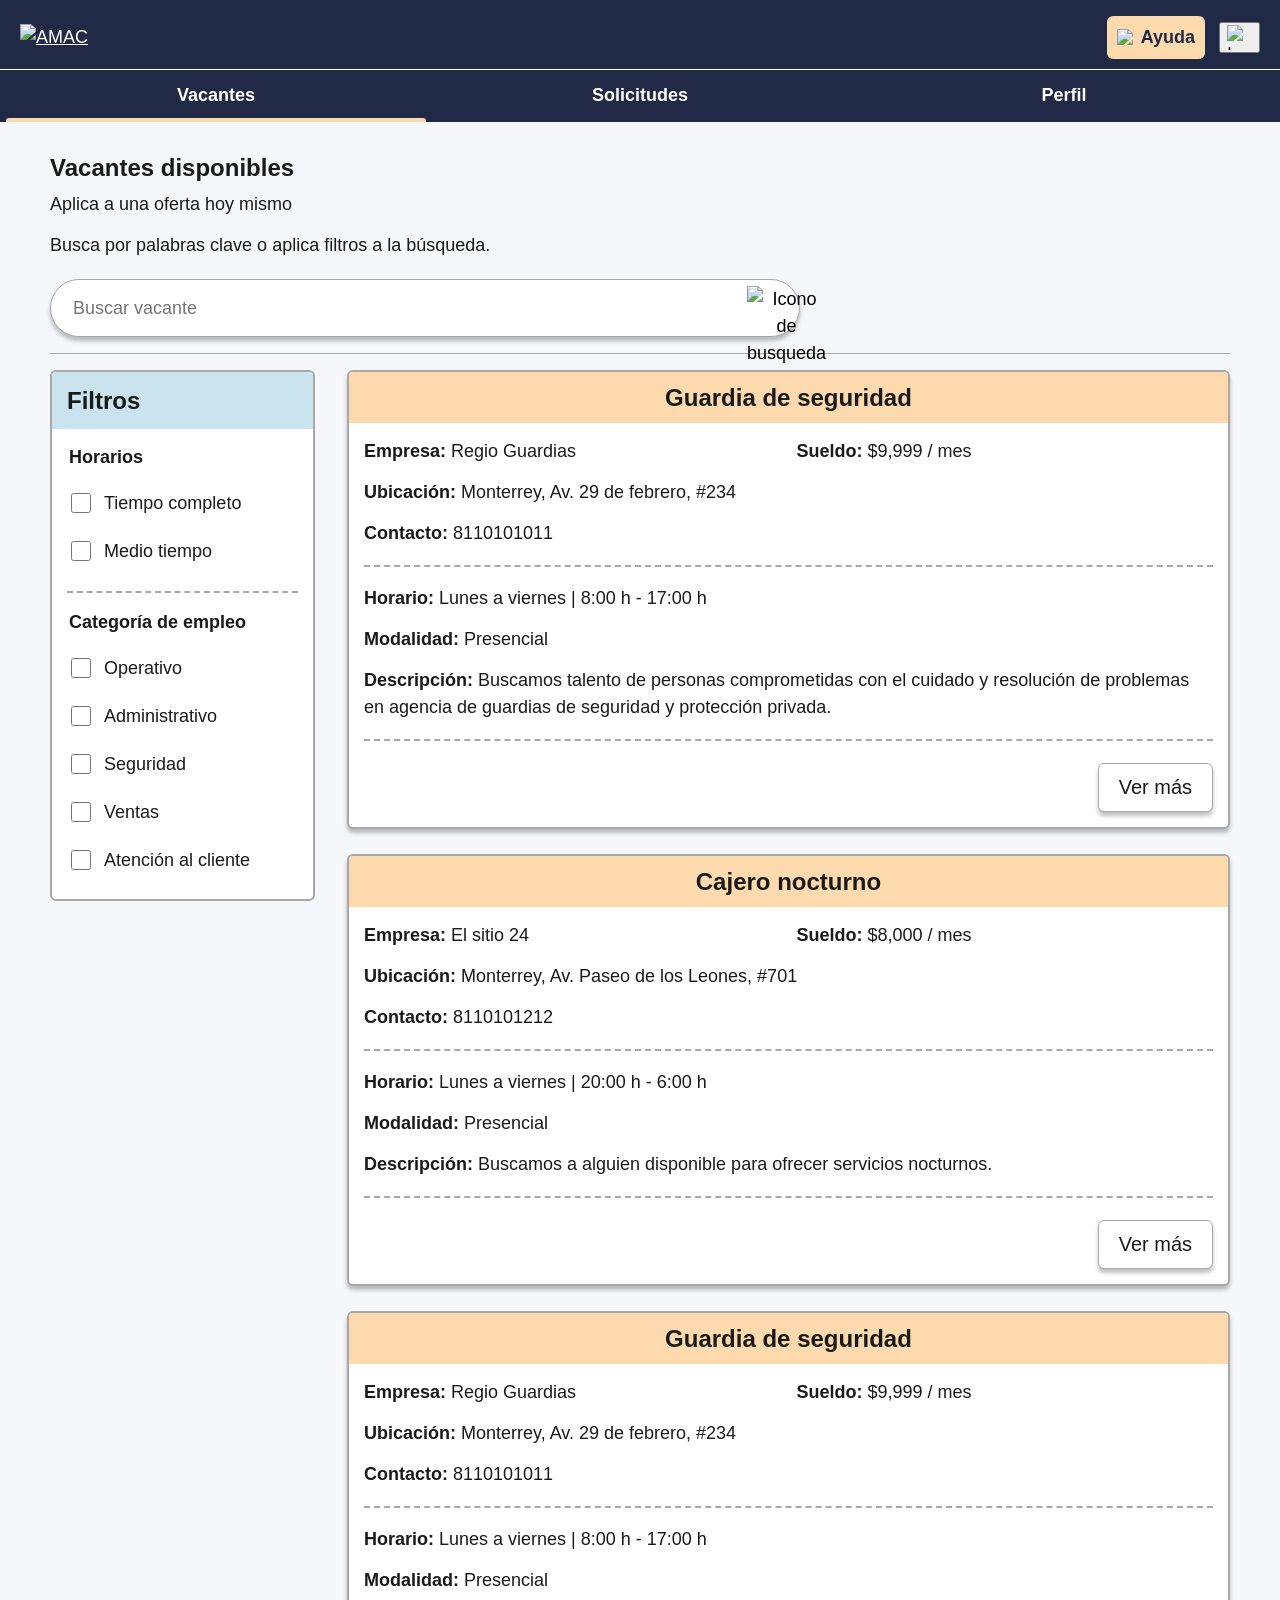
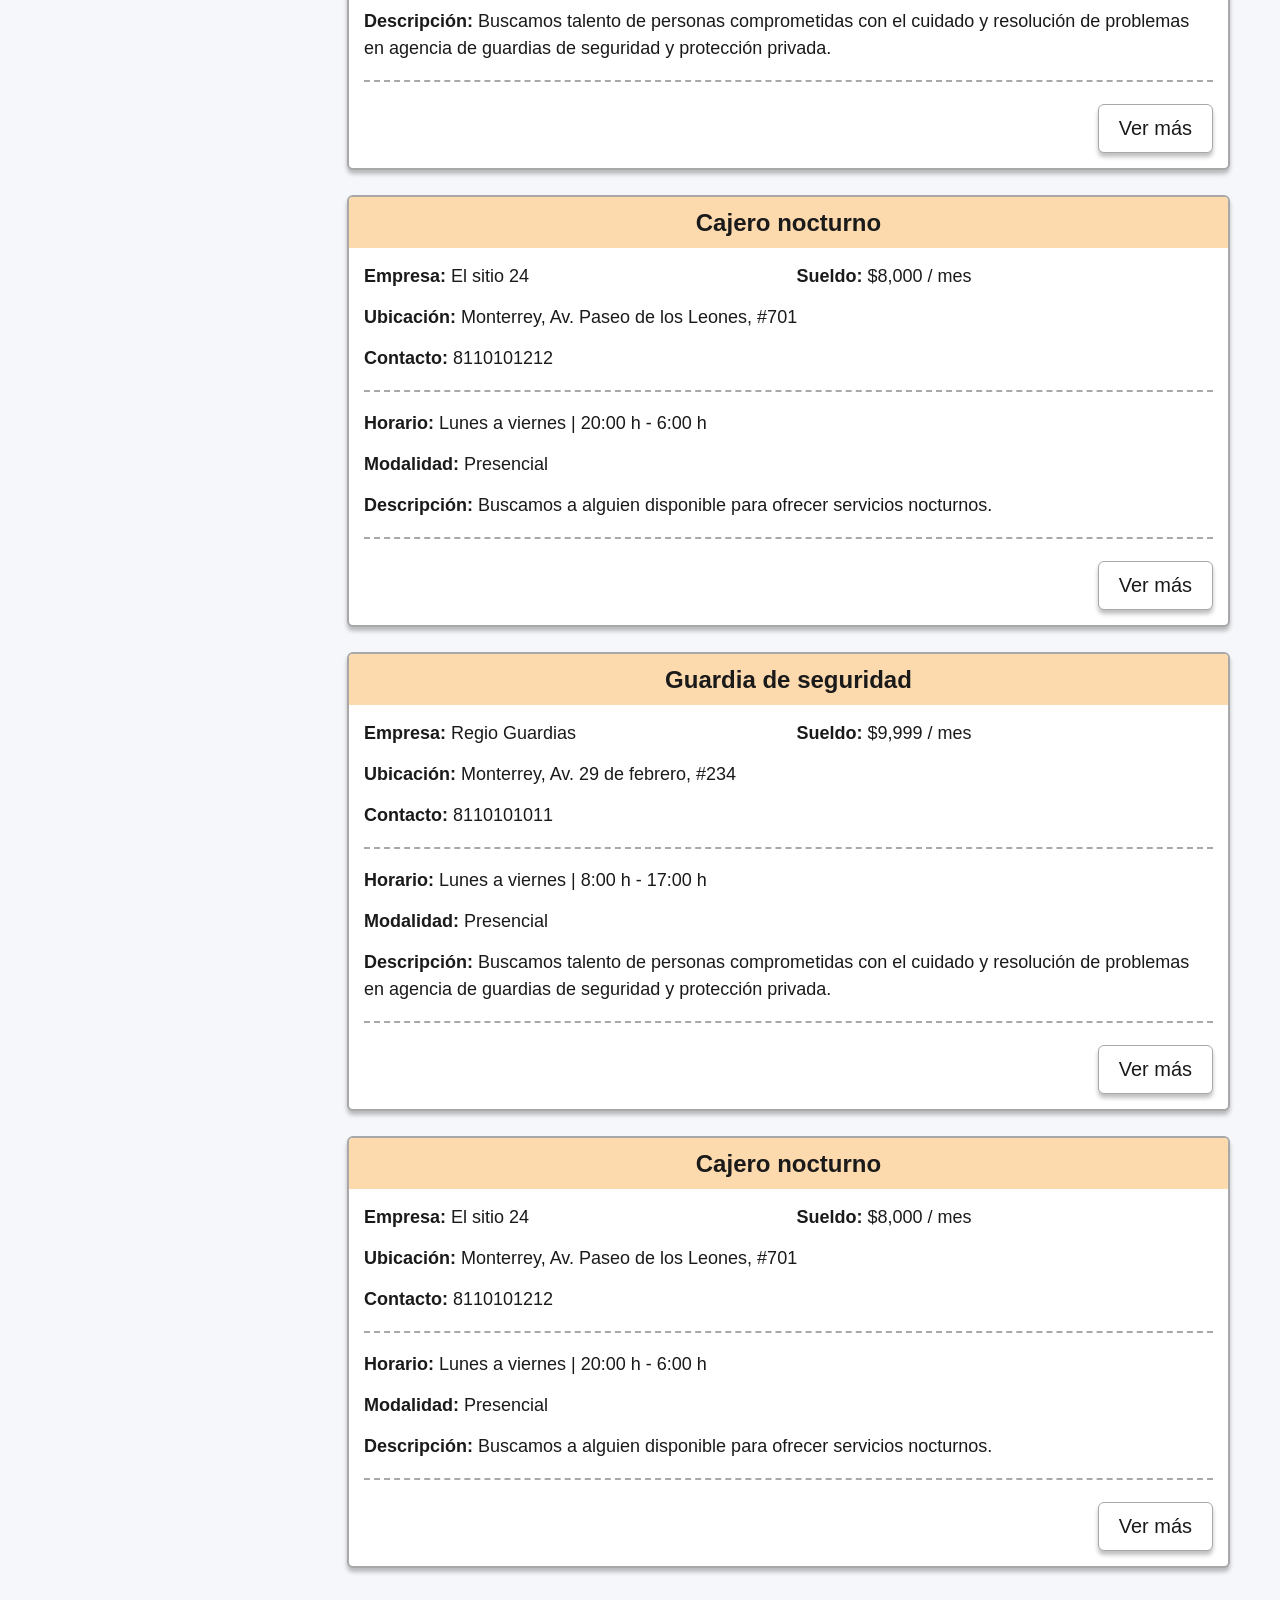
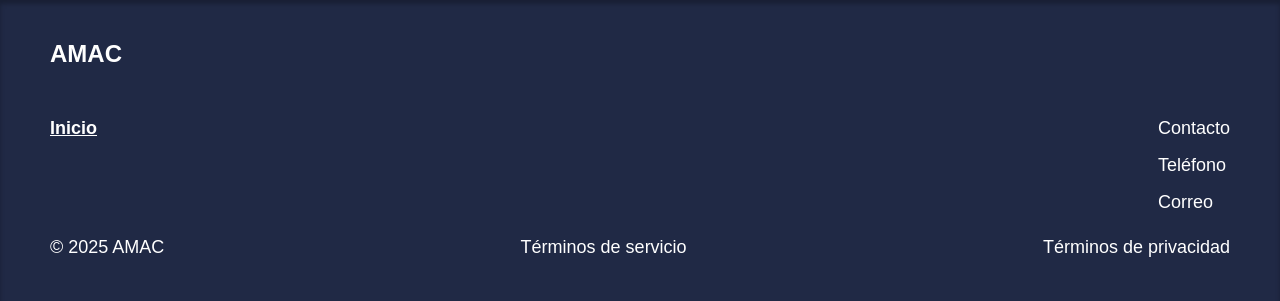
==== index.html @ fa23c7ef "Se insertó la estructura de la página de búsqueda de vacantes en index.html utilizando los estilos c" ====
<!DOCTYPE html>
<html lang="es">
<!--  cosas de usar index para testear los estilos-->
<head>
  <meta charset="UTF-8">
  <meta name="viewport" content="width=device-width, initial-scale=1.0">
  <title>Vacantes disponibles | AMAC</title>
  <link rel="stylesheet" href="css/variables.css">
  <link rel="stylesheet" href="css/base.css">
  <link rel="stylesheet" href="css/layout.css">
  <link rel="stylesheet" href="css/componentes.css">
</head>
<body class="pagina-vacantes">
  <a class="saltar-contenido" href="#principal">Saltar al contenido</a>

  <header class="header">
    <div class="barra-superior">
      <a href="index.html">
        <img class="logo" src="logo-header0.png" alt="AMAC">
      </a>

      <div class="acciones-header">
        <a class="enlace-ayuda" href="#">
          <img class="icono-ayuda" src="icono-tel-fono0.svg" alt="Icono de telefono">
          <span>Ayuda</span>
        </a>
        <button class="boton-menu" type="button">
          <img class="icono-menu" src="menu0.svg" alt="Icono de menu">
        </button>
      </div>
    </div>

    <nav class="nav" aria-label="Navegación principal">
      <a href="/index.html" class="current-page">Vacantes</a>
      <a href="/mis-solicitudes.html">Solicitudes</a>
      <a href="/mi-perfil.html"> <!--Cuando exista, verdad-->Perfil</a>
    </nav>
  </header>

  <main id="principal" class="main">
    <section class="intro">
      <h1 id="titulo-principal">Vacantes disponibles</h1>
      <p>Aplica a una oferta hoy mismo</p>
      <p>Busca por palabras clave o aplica filtros a la búsqueda.</p>
    </section>

    <form class="buscador" action="/vacante.html" method="get">
      <div class="campo-busqueda">
        <input type="text" placeholder="Buscar vacante" id="busca">
        <button class="boton-buscar" type="submit">
          <img src="search-icon0.svg" alt="Icono de busqueda">
        </button>
      </div>
    </form>

    <hr class="separador">

    <div class="zona-vacantes">
      <aside class="filtros">
        <form class="panel-filtros">
          <h2 id="titulo-filtros">Filtros</h2>

          <div class="grupo-filtros">
            <fieldset>
              <legend>Horarios</legend>
              <label class="opcion-filtro">
                <input type="checkbox" name="horario" value="completo">
                <span>Tiempo completo</span>
              </label>
              <label class="opcion-filtro">
                <input type="checkbox" name="horario" value="medio">
                <span>Medio tiempo</span>
              </label>
            </fieldset>

            <hr class="divisor-filtros">

            <fieldset>
              <legend>Categoría de empleo</legend>
              <label class="opcion-filtro">
                <input type="checkbox" name="categoria" value="operativo">
                <span>Operativo</span>
              </label>
              <label class="opcion-filtro">
                <input type="checkbox" name="categoria" value="administrativo">
                <span>Administrativo</span>
              </label>
              <label class="opcion-filtro">
                <input type="checkbox" name="categoria" value="seguridad">
                <span>Seguridad</span>
              </label>
              <label class="opcion-filtro">
                <input type="checkbox" name="categoria" value="ventas">
                <span>Ventas</span>
              </label>
              <label class="opcion-filtro">
                <input type="checkbox" name="categoria" value="atencion-cliente">
                <span>Atención al cliente</span>
              </label>
            </fieldset>
          </div>
        </form>
      </aside>

      <div class="resultados-vacantes">
        <article class="tarjeta-vacante">
          <h2>Guardia de seguridad</h2>
          <div class="detalles-vacante">
            <p class="dato-vacante"><strong>Empresa:</strong> Regio Guardias</p>
            <p class="dato-vacante"><strong>Sueldo:</strong> $9,999 / mes</p>
            <p class="dato-vacante dato-ubicacion"><strong>Ubicación:</strong> Monterrey, Av. 29 de febrero, #234</p>
            <p class="dato-vacante dato-contacto"><strong>Contacto:</strong> 8110101011</p>
            <hr>
            <p class="dato-vacante dato-horario"><strong>Horario:</strong> Lunes a viernes | 8:00 h - 17:00 h</p>
            <p class="dato-vacante dato-modalidad"><strong>Modalidad:</strong> Presencial</p>
            <p class="dato-vacante descripcion-vacante"><strong>Descripción:</strong> Buscamos talento de personas comprometidas con el cuidado y resolución de problemas en agencia de guardias de seguridad y protección privada.</p>
            <hr>
            <div class="acciones-vacante">
              <a class="boton-secundario" href="/vacante.html">Ver más</a>
            </div>
          </div>
        </article>
        <article class="tarjeta-vacante">
          <h2>Cajero nocturno</h2>
          <div class="detalles-vacante">
            <p class="dato-vacante"><strong>Empresa:</strong> El sitio 24</p>
            <p class="dato-vacante"><strong>Sueldo:</strong> $8,000 / mes</p>
            <p class="dato-vacante dato-ubicacion"><strong>Ubicación:</strong> Monterrey, Av. Paseo de los Leones, #701</p>
            <p class="dato-vacante dato-contacto"><strong>Contacto:</strong> 8110101212</p>
            <hr>
            <p class="dato-vacante dato-horario"><strong>Horario:</strong> Lunes a viernes | 20:00 h - 6:00 h</p>
            <p class="dato-vacante dato-modalidad"><strong>Modalidad:</strong> Presencial</p>
            <p class="dato-vacante descripcion-vacante"><strong>Descripción:</strong> Buscamos a alguien disponible para ofrecer servicios nocturnos.</p>
            <hr>
            <div class="acciones-vacante">
              <a class="boton-secundario" href="/vacante.html">Ver más</a>
            </div>
          </div>
        </article>
        <article class="tarjeta-vacante">
          <h2>Guardia de seguridad</h2>
          <div class="detalles-vacante">
            <p class="dato-vacante"><strong>Empresa:</strong> Regio Guardias</p>
            <p class="dato-vacante"><strong>Sueldo:</strong> $9,999 / mes</p>
            <p class="dato-vacante dato-ubicacion"><strong>Ubicación:</strong> Monterrey, Av. 29 de febrero, #234</p>
            <p class="dato-vacante dato-contacto"><strong>Contacto:</strong> 8110101011</p>
            <hr>
            <p class="dato-vacante dato-horario"><strong>Horario:</strong> Lunes a viernes | 8:00 h - 17:00 h</p>
            <p class="dato-vacante dato-modalidad"><strong>Modalidad:</strong> Presencial</p>
            <p class="dato-vacante descripcion-vacante"><strong>Descripción:</strong> Buscamos talento de personas comprometidas con el cuidado y resolución de problemas en agencia de guardias de seguridad y protección privada.</p>
            <hr>
            <div class="acciones-vacante">
              <a class="boton-secundario" href="/vacante.html">Ver más</a>
            </div>
          </div>
        </article>
        <article class="tarjeta-vacante">
          <h2>Cajero nocturno</h2>
          <div class="detalles-vacante">
            <p class="dato-vacante"><strong>Empresa:</strong> El sitio 24</p>
            <p class="dato-vacante"><strong>Sueldo:</strong> $8,000 / mes</p>
            <p class="dato-vacante dato-ubicacion"><strong>Ubicación:</strong> Monterrey, Av. Paseo de los Leones, #701</p>
            <p class="dato-vacante dato-contacto"><strong>Contacto:</strong> 8110101212</p>
            <hr>
            <p class="dato-vacante dato-horario"><strong>Horario:</strong> Lunes a viernes | 20:00 h - 6:00 h</p>
            <p class="dato-vacante dato-modalidad"><strong>Modalidad:</strong> Presencial</p>
            <p class="dato-vacante descripcion-vacante"><strong>Descripción:</strong> Buscamos a alguien disponible para ofrecer servicios nocturnos.</p>
            <hr>
            <div class="acciones-vacante">
              <a class="boton-secundario" href="/vacante.html">Ver más</a>
            </div>
          </div>
        </article>
        <article class="tarjeta-vacante">
          <h2>Guardia de seguridad</h2>
          <div class="detalles-vacante">
            <p class="dato-vacante"><strong>Empresa:</strong> Regio Guardias</p>
            <p class="dato-vacante"><strong>Sueldo:</strong> $9,999 / mes</p>
            <p class="dato-vacante dato-ubicacion"><strong>Ubicación:</strong> Monterrey, Av. 29 de febrero, #234</p>
            <p class="dato-vacante dato-contacto"><strong>Contacto:</strong> 8110101011</p>
            <hr>
            <p class="dato-vacante dato-horario"><strong>Horario:</strong> Lunes a viernes | 8:00 h - 17:00 h</p>
            <p class="dato-vacante dato-modalidad"><strong>Modalidad:</strong> Presencial</p>
            <p class="dato-vacante descripcion-vacante"><strong>Descripción:</strong> Buscamos talento de personas comprometidas con el cuidado y resolución de problemas en agencia de guardias de seguridad y protección privada.</p>
            <hr>
            <div class="acciones-vacante">
              <a class="boton-secundario" href="/vacante.html">Ver más</a>
            </div>
          </div>
        </article>
        <article class="tarjeta-vacante">
          <h2>Cajero nocturno</h2>
          <div class="detalles-vacante">
            <p class="dato-vacante"><strong>Empresa:</strong> El sitio 24</p>
            <p class="dato-vacante"><strong>Sueldo:</strong> $8,000 / mes</p>
            <p class="dato-vacante dato-ubicacion"><strong>Ubicación:</strong> Monterrey, Av. Paseo de los Leones, #701</p>
            <p class="dato-vacante dato-contacto"><strong>Contacto:</strong> 8110101212</p>
            <hr>
            <p class="dato-vacante dato-horario"><strong>Horario:</strong> Lunes a viernes | 20:00 h - 6:00 h</p>
            <p class="dato-vacante dato-modalidad"><strong>Modalidad:</strong> Presencial</p>
            <p class="dato-vacante descripcion-vacante"><strong>Descripción:</strong> Buscamos a alguien disponible para ofrecer servicios nocturnos.</p>
            <hr>
            <div class="acciones-vacante">
              <a class="boton-secundario" href="/vacante.html">Ver más</a>
            </div>
          </div>
        </article>
      </div>
    </div>
  </main>

  <footer class="footer">
    <div class="footer-contenido">
      <p class="footer-marca">AMAC</p>
      <hr class="footer-separador">

      <nav class="footer-enlaces" aria-label="Enlaces del footer">
        <div class="footer-enlaces-columna">
          <a href="/index.html">Inicio</a>
        </div>
        <div class="footer-enlaces-columna">
          <p>Contacto</p>
          <p>Teléfono</p>
          <p>Correo</p>
        </div>
      </nav>

      <div class="footer-legal">
        <span>© 2025 AMAC</span>
        <p>Términos de servicio</p>
        <p>Términos de privacidad</p>
      </div>
    </div>
  </footer>
</body>
</html>
---- css/variables.css ----
:root {
  /* colores */
  --texto: #1a1a1a;
  --header-y-botones-principales: #202945;
  --fondo: #f5f7fa;
  --tarjetas: #ffffff;
  --contorno: #a8a8a8;
  --exito: #246412;
  --ayuda: #fddaad;
  --secundario: #ff815c;
  --error: #ff815c;
  --falla: #b12424;
  --pantone: #cae4ef;
  --pantone2: #fddaad;

  /* fonts */
  --titulo-font-family: Baskervville-SemiBold, sans-serif;
  --titulo-font-size: 2.25rem;
  --titulo-line-height: normal;
  --titulo-font-weight: 600;
  --titulo-font-style: normal;
  --subtitulo-font-family: Baskervville-Bold, sans-serif;
  --subtitulo-font-size: 1.5rem;
  --subtitulo-line-height: normal;
  --subtitulo-font-weight: 700;
  --subtitulo-font-style: normal;
  --etiqueta-font-family: WorkSans-Bold, sans-serif;
  --etiqueta-font-size: 1.125rem;
  --etiqueta-line-height: normal;
  --etiqueta-font-weight: 700;
  --etiqueta-font-style: normal;
  --cuerpo-font-family: WorkSans-Regular, sans-serif;
  --cuerpo-font-size: 1.125rem;
  --cuerpo-line-height: 150%;
  --cuerpo-font-weight: 400;
  --cuerpo-font-style: normal;
  --boton-font-family: WorkSans-Medium, sans-serif;
  --boton-font-size: 1.25rem;
  --boton-line-height: normal;
  --boton-font-weight: 500;
  --boton-font-style: normal;

  /* efectos */
  --sombra-basica-box-shadow: 0rem 0.25rem 0.25rem 0rem rgba(0, 0, 0, 0.25);
}
---- css/base.css ----
*,
*::before,
*::after {
  box-sizing: border-box;
}

html {
  scroll-behavior: smooth;
}

body {
  margin: 0;
  background: var(--fondo, #f5f7fa);
  color: var(--texto, #1a1a1a);
  font-family: var(--cuerpo-font-family, "WorkSans-Regular", sans-serif);
  font-size: var(--cuerpo-font-size, 1.125rem);
  line-height: var(--cuerpo-line-height, 150%);
  font-weight: var(--cuerpo-font-weight, 400);
  overflow-x: hidden;
  overflow-y: auto;
}

img {
  display: block;
  max-width: 100%;
}

a {
  color: inherit;
}

button,
input {
  font: inherit;
}

:focus-visible {
  outline: 3px solid var(--ayuda, #fddaad);
  outline-offset: 3px;
}

.saltar-contenido {
  position: absolute;
  z-index: 100;
  top: -10rem;
  left: -10rem;
  padding: 0.75rem 1rem;
  color: var(--texto, #1a1a1a);
  background: var(--tarjetas, #fff);
  border: 1px solid var(--contorno, #a8a8a8);
  border-radius: 0.375rem;
}

.saltar-contenido:focus {
  top: 1rem;
  left: 1rem;
}

h1,
h2,
h3,
p {
  margin: 0;
}

h1,
h2,
h3 {
  font-family: var(--subtitulo-font-family, "Baskervville-Bold", sans-serif);
  font-weight: var(--subtitulo-font-weight, 700);
}

h1,
h2 {
  font-size: var(--subtitulo-font-size, 1.5rem);
}
---- css/layout.css ----
.pagina-vacantes {
  min-height: 100vh;
  display: flex;
  flex-direction: column;
}

.header {
  color: var(--tarjetas, #fff);
  background: var(--header-y-botones-principales, #202945);
}

.barra-superior {
  display: flex;
  align-items: center;
  justify-content: space-between;
  gap: 1rem;
  padding: 1rem 1.25rem 0.625rem;
}

.logo {
  width: 11.0625rem;
  object-fit: contain;
}

.acciones-header {
  display: flex;
  align-items: center;
  gap: 0.875rem;
}

.nav {
  display: flex;
  border-top: 1px solid var(--tarjetas, #fff);
  padding-inline: 0.25rem;
}

.nav a {
  flex: 1;
  display: flex;
  flex-direction: column;
  align-items: center;
  gap: 0.5625rem;
  padding: 0.75rem 0.125rem 0;
  text-align: center;
  text-decoration: none;
  opacity: 0.72;
}

.nav a {
  opacity: 1;
  font-family: var(--etiqueta-font-family, "WorkSans-Bold", sans-serif);
  font-weight: var(--etiqueta-font-weight, 700);
}

.nav a::after {
  content: "";
  width: 100%;
  height: 0.25rem;
  border-radius: 0.1875rem 0.1875rem 0 0;
}

.current-page::after {
  background: var(--ayuda, #fddaad);
}

.main {
  width: 100%;
  max-width: 76.25rem;
  margin-inline: auto;
  padding: 1.25rem 0.625rem;
  flex: 1;
}

.intro {
  display: grid;
  gap: 0.625rem;
  margin-bottom: 1rem;
}

.intro p {
  margin-bottom: 0.25rem;
}

.separador {
  border: 0;
  border-top: 1px solid var(--contorno, #a8a8a8);
  margin: 1rem 0;
}

.buscador {
  margin: 1rem 0;
}

.resultados-vacantes {
  display: grid;
  gap: 1.5625rem;
}

.footer {
  color: var(--tarjetas, #fff);
  background: var(--header-y-botones-principales, #202945);
  padding: 1.25rem;
  box-shadow: inset 0 0.25rem 0.25rem rgb(0 0 0 / 25%);
}

.footer-contenido {
  width: 100%;
  max-width: 76.25rem;
  margin-inline: auto;
  display: grid;
  gap: 0.625rem;
}

.footer-marca {
  font-family: var(--subtitulo-font-family, "Baskervville-Bold", sans-serif);
  font-size: var(--subtitulo-font-size, 1.5rem);
  font-weight: var(--subtitulo-font-weight, 700);
}

.footer-separador {
  border: 0;
  border-top: 2px solid var(--tarjetas, #fff);
}

.footer-enlaces,
.footer-legal {
  display: flex;
  gap: 0.625rem;
}

.footer-enlaces {
  align-items: flex-start;
  justify-content: space-between;
  padding-block: 0.5rem;
}

.footer-enlaces-columna {
  display: flex;
  flex-direction: column;
  gap: 0.625rem;
}

.footer-enlaces a,
.footer-legal a {
  color: inherit;
  text-decoration: none;
}

.footer-enlaces a:first-child {
  font-family: var(--etiqueta-font-family, "WorkSans-Bold", sans-serif);
  font-weight: var(--etiqueta-font-weight, 700);
  text-decoration: underline;
}

.footer-legal {
  align-items: flex-start;
  justify-content: space-between;
  font-size: var(--cuerpo-font-size, 1.125rem);
}

@media (min-width: 768px) {
  .main {
    padding: 2rem 1.25rem;
  }

  .zona-vacantes {
    display: grid;
    grid-template-columns: minmax(13rem, 0.32fr) minmax(0, 1fr);
    align-items: start;
    gap: 1.5rem;
  }

  .filtros {
    position: sticky;
    top: 1rem;
  }

  .resultados-vacantes {
    min-width: 0;
  }

  .footer-contenido {
    padding: 1.25rem;
    grid-template-columns: repeat(2, minmax(0, 1fr));
  }

  .footer-marca,
  .footer-separador,
  .footer-enlaces,
  .footer-legal {
    grid-column: 1 / -1;
  }
}

@media (min-width: 768px) {
  .zona-vacantes {
    grid-template-columns: minmax(15rem, 0.3fr) minmax(0, 1fr);
    gap: 2rem;
  }
}
---- css/componentes.css ----
.enlace-ayuda {
  display: inline-flex;
  align-items: center;
  gap: 0.375rem;
  padding: 0.5rem 0.625rem;
  color: var(--header-y-botones-principales, #202945);
  background: var(--ayuda, #fddaad);
  border-radius: 0.375rem;
  text-decoration: none;
  font-family: var(--etiqueta-font-family, "WorkSans-Bold", sans-serif);
  font-size: var(--etiqueta-font-size, 1.125rem);
  font-weight: var(--etiqueta-font-weight, 700);
}

.icono-ayuda {
  width: 1.125rem;
  height: 1.125rem;
}

.icono-menu {
  width: 1.5625rem;
  height: 1.5625rem;
}

.campo-busqueda {
  display: flex;
  align-items: center;
  gap: 0.625rem;
  width: 100%;
  max-width: 46.875rem;
  min-height: 3.5625rem;
  padding: 0.375rem 0.5rem 0.375rem 1.25rem;
  background: var(--tarjetas, #fff);
  border: 1px solid var(--contorno, #a8a8a8);
  border-radius: 3rem;
  box-shadow: 0 0.25rem 0.25rem rgb(0 0 0 / 25%);
}

.campo-busqueda input {
  flex: 1;
  min-width: 0;
  border: 0;
  outline: 0;
  background: transparent;
  color: #000;
}

.boton-buscar {
  display: grid;
  place-items: center;
  width: 2.75rem;
  height: 2.75rem;
  padding: 0;
  border: 0;
  border-radius: 50%;
  background: transparent;
  cursor: pointer;
}

.boton-buscar img {
  width: 100%;
  height: 100%;
}

.panel-filtros {
  overflow: hidden;
  background: var(--tarjetas, #fff);
  border: 2px solid var(--contorno, #a8a8a8);
  border-radius: 0.375rem;
}

.panel-filtros h2 {
  padding: 0.9375rem;
  background: var(--pantone, #cae4ef);
}

.grupo-filtros {
  display: flex;
  flex-direction: column;
  gap: 0.75rem;
  padding: 0.9375rem;
}

.grupo-filtros legend {
  margin-bottom: 0.5rem;
  font-family: var(--etiqueta-font-family, "WorkSans-Bold", sans-serif);
  font-size: var(--etiqueta-font-size, 1.125rem);
  font-weight: var(--etiqueta-font-weight, 700);
}

.grupo-filtros fieldset {
  min-width: 0;
  margin: 0;
  padding: 0;
  border: 0;
}

.opcion-filtro {
  display: flex;
  align-items: center;
  gap: 0.625rem;
  min-height: 3rem;
  cursor: pointer;
}

.opcion-filtro input {
  width: 1.25rem;
  height: 1.25rem;
  flex-shrink: 0;
  accent-color: var(--header-y-botones-principales, #202945);
}

.divisor-filtros {
  border: 0;
  border-top: 2px dashed var(--contorno, #a8a8a8);
  margin: 0.25rem 0;
}


.tarjeta-vacante {
  overflow: hidden;
  background: var(--tarjetas, #fff);
  border: 2px solid var(--contorno, #a8a8a8);
  border-radius: 0.375rem;
  box-shadow: 0 0.25rem 0.25rem rgb(0 0 0 / 25%);
}

.tarjeta-vacante h2 {
  padding: 0.75rem 1rem;
  background: var(--pantone2, #fddaad);
  text-align: center;
}

.detalles-vacante {
  display: grid;
  grid-template-columns: minmax(0, 1fr);
  gap: 0.75rem;
  padding: 0.9375rem;
}

.dato-vacante {
  margin: 0;
}

.dato-vacante strong {
  font-family: var(--etiqueta-font-family, "WorkSans-Bold", sans-serif);
  font-size: var(--etiqueta-font-size, 1.125rem);
  font-weight: var(--etiqueta-font-weight, 700);
}

.detalles-vacante hr {
  grid-column: 1 / -1;
  width: 100%;
  border: 0;
  border-top: 2px dashed var(--contorno, #a8a8a8);
  margin: 0.25rem 0;
}

.descripcion-vacante {
  grid-column: 1 / -1;
}

.acciones-vacante {
  grid-column: 1 / -1;
  display: flex;
  justify-content: flex-end;
  padding-top: 0.25rem;
}

.boton-secundario {
  display: inline-flex;
  align-items: center;
  justify-content: center;
  min-height: 3rem;
  padding: 0.625rem 1.25rem;
  color: var(--texto, #1a1a1a);
  background: var(--tarjetas, #fff);
  border: 1px solid var(--contorno, #a8a8a8);
  border-radius: 0.375rem;
  box-shadow: var(--sombra-basica-box-shadow, 0 0.25rem 0.25rem rgb(0 0 0 / 25%));
  font-family: var(--boton-font-family, "Montserrat-Regular", sans-serif);
  font-size: var(--boton-font-size, 1.25rem);
  font-weight: var(--boton-font-weight, 400);
  text-decoration: none;
  cursor: pointer;
}

@media (min-width: 768px) {
  .detalles-vacante {
    grid-template-columns: repeat(2, minmax(0, 1fr));
    gap: 0.875rem 1rem;
  }

  .dato-ubicacion,
  .dato-contacto,
  .dato-horario,
  .dato-modalidad,
  .descripcion-vacante,
  .detalles-vacante hr,
  .acciones-vacante {
    grid-column: 1 / -1;
  }
}
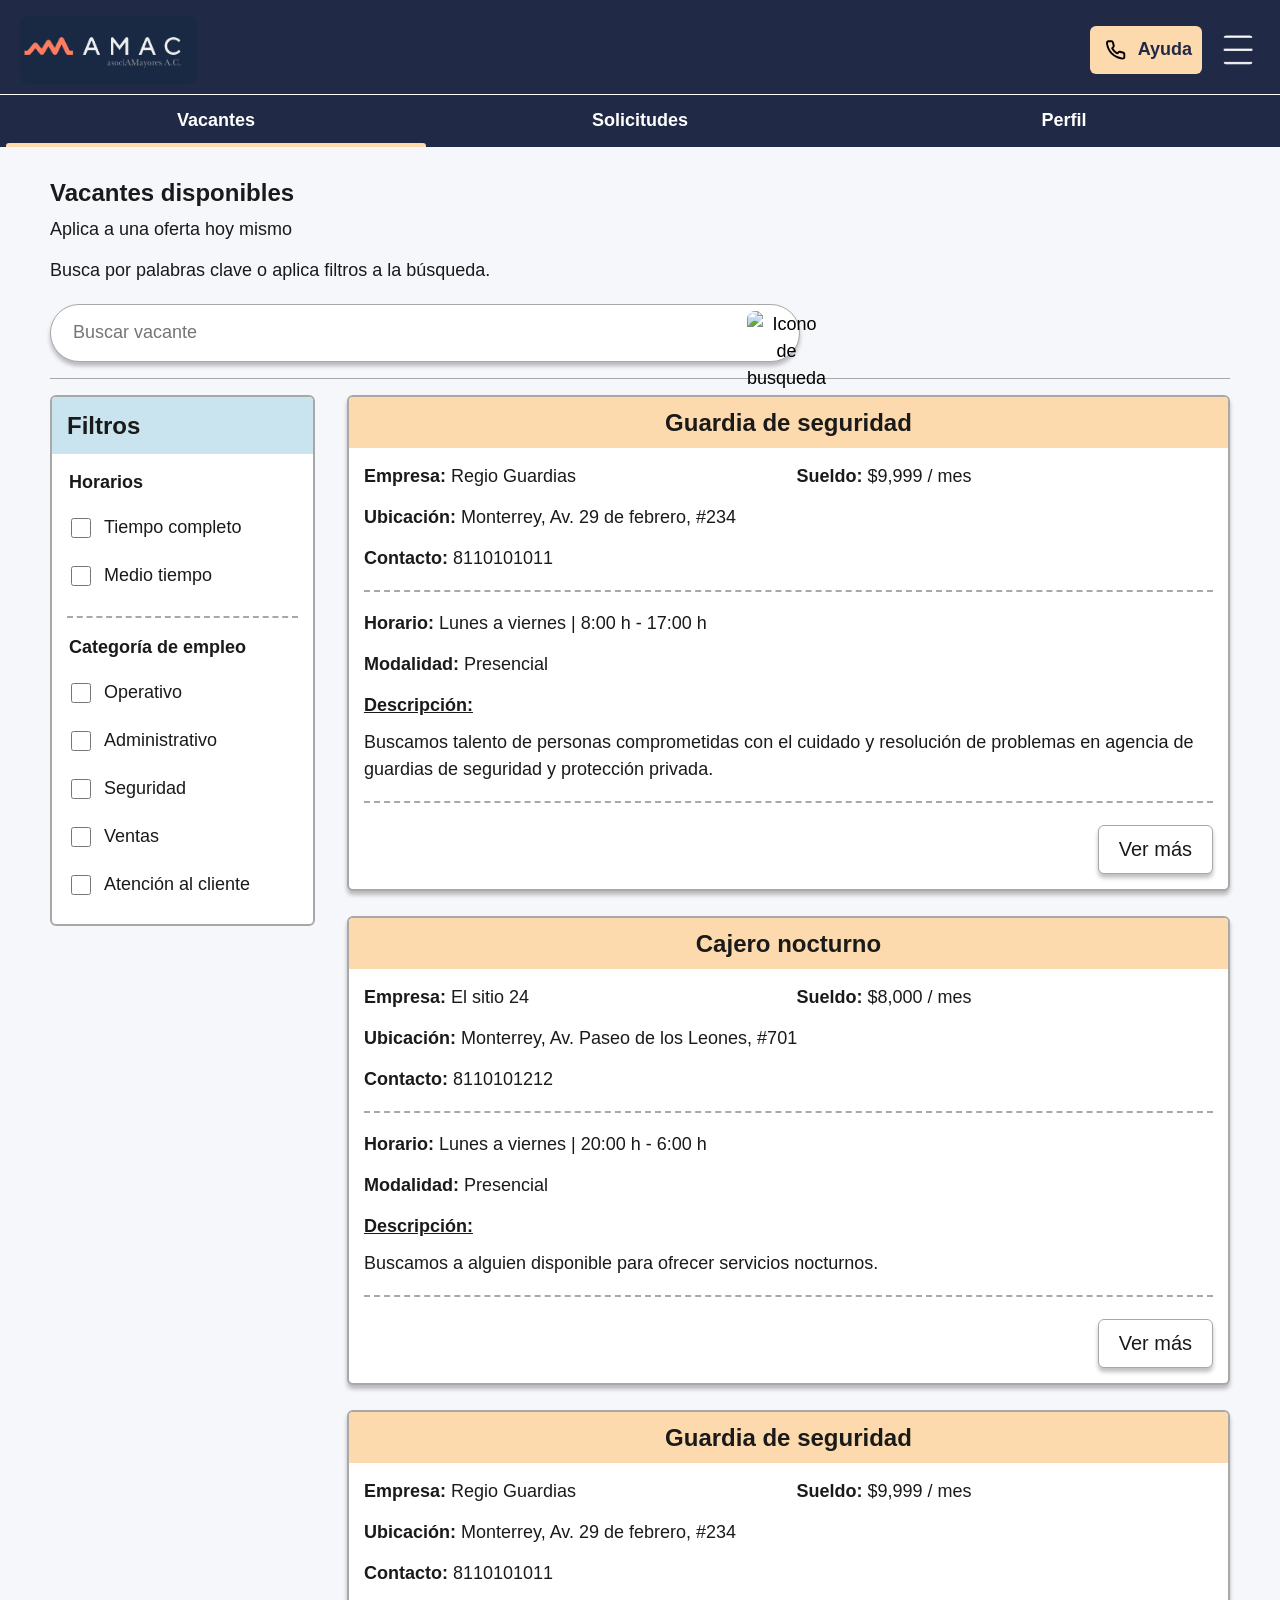
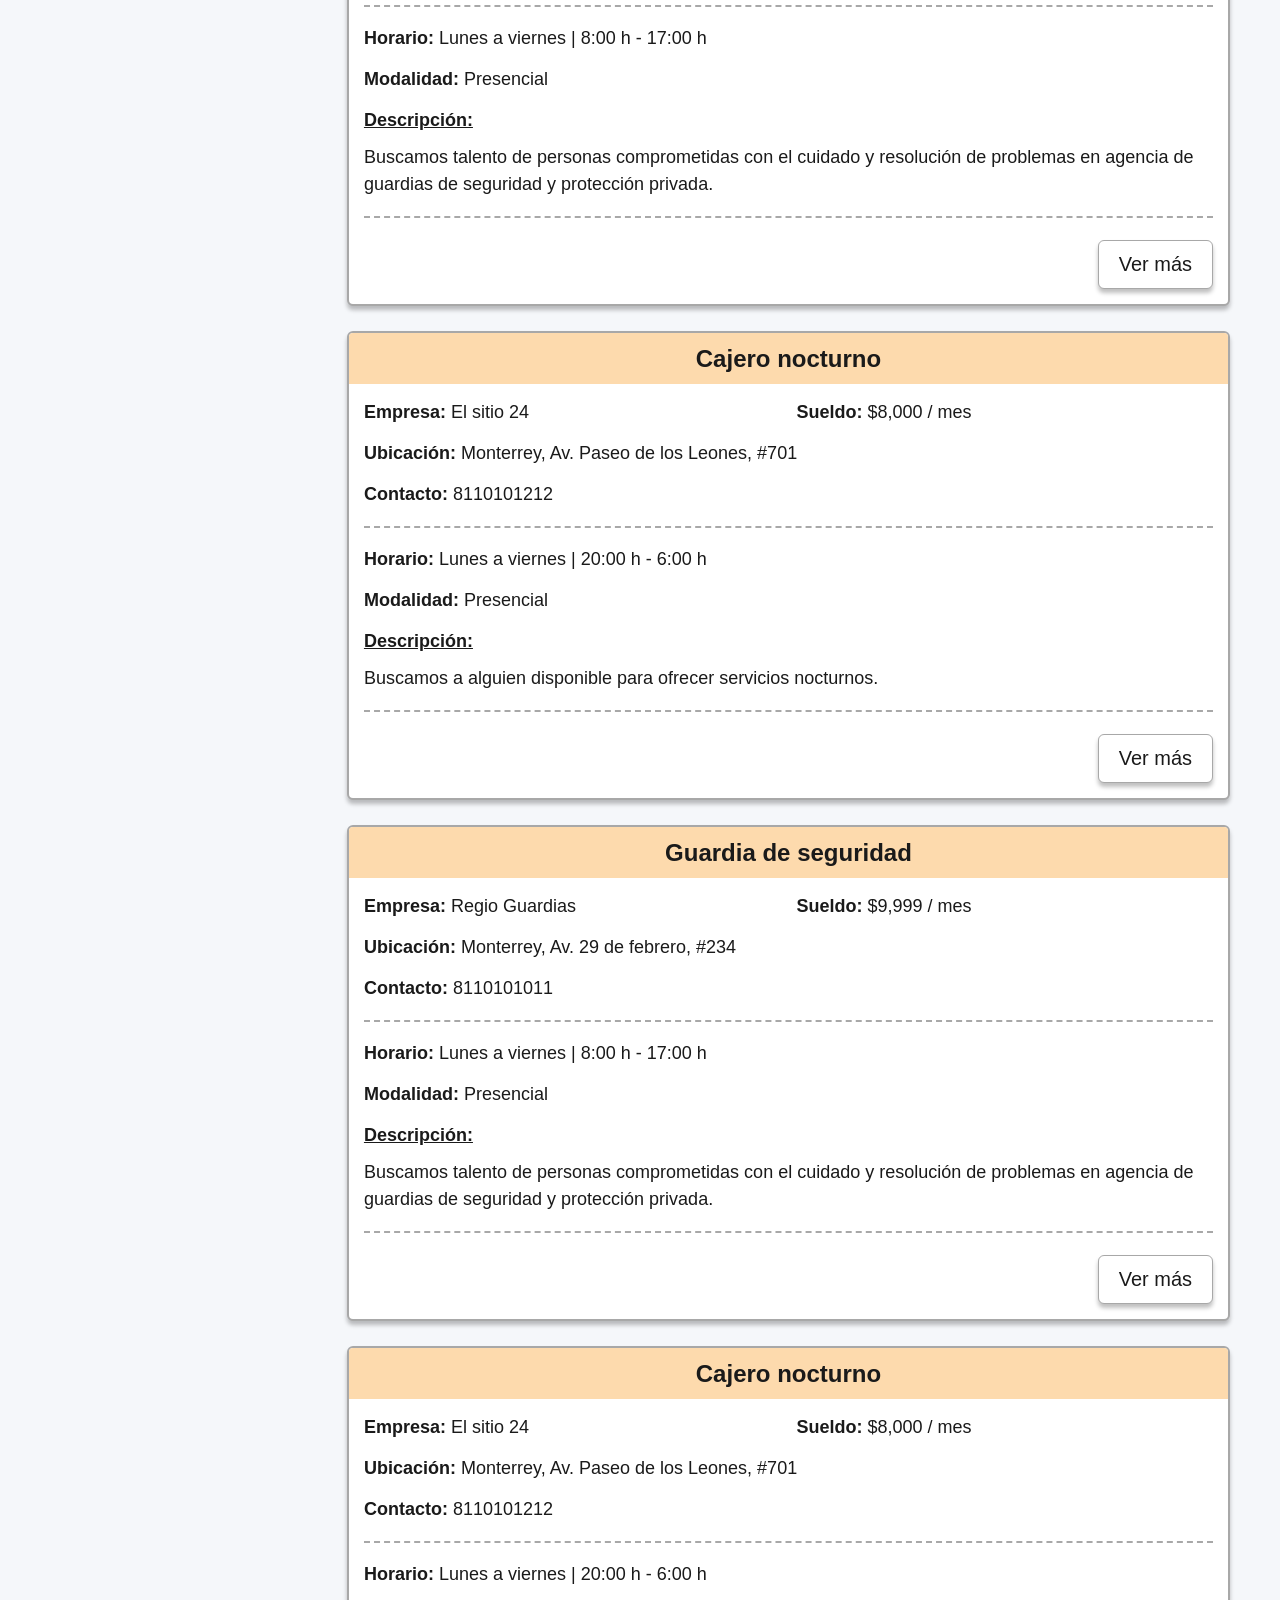
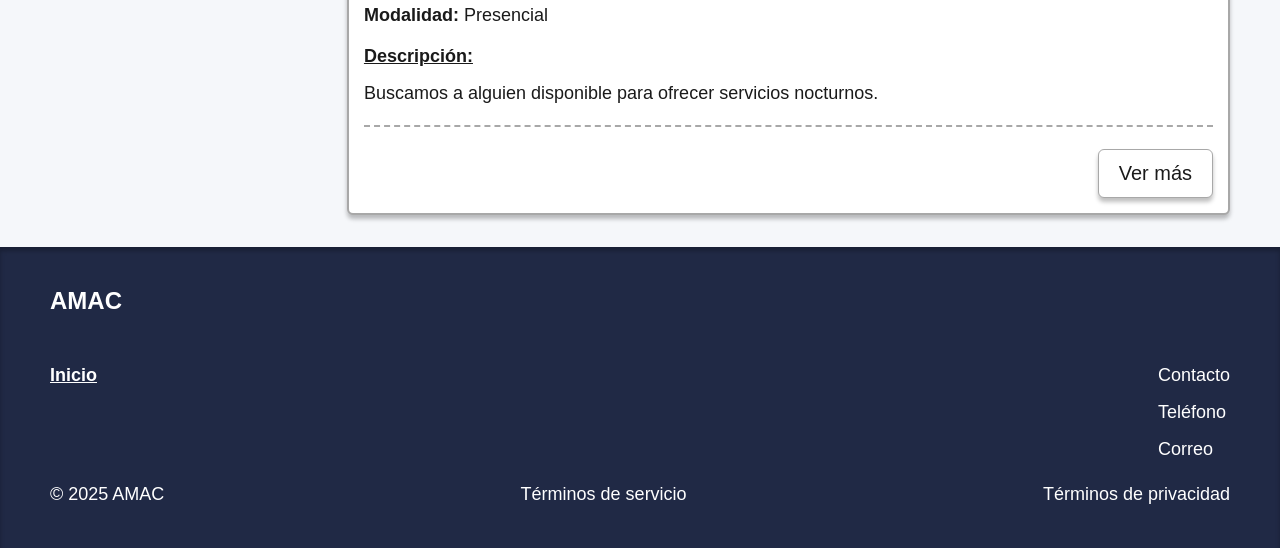
==== commit 4fd9fc92: "Se añadieron iconos e imágenes para el header de index" ====
--- a/index.html
+++ b/index.html
@@ -16,16 +16,16 @@
   <header class="header">
     <div class="barra-superior">
       <a href="index.html">
-        <img class="logo" src="logo-header0.png" alt="AMAC">
+        <img class="logo" src="/img/logo-header0.png" alt="AMAC">
       </a>
 
       <div class="acciones-header">
         <a class="enlace-ayuda" href="#">
-          <img class="icono-ayuda" src="icono-tel-fono0.svg" alt="Icono de telefono">
+          <img class="icono-ayuda" src="img/icono-tel-fono0.svg" alt="Icono de telefono">
           <span>Ayuda</span>
         </a>
         <button class="boton-menu" type="button">
-          <img class="icono-menu" src="menu0.svg" alt="Icono de menu">
+          <img class="icono-menu" src="img/menu0.png" alt="Icono de menu">
         </button>
       </div>
     </div>
@@ -215,20 +215,20 @@
       <hr class="footer-separador">
 
       <nav class="footer-enlaces" aria-label="Enlaces del footer">
-        <div class="footer-enlaces-columna">
+          <div class="footer-enlaces-columna">
           <a href="/index.html">Inicio</a>
-        </div>
-        <div class="footer-enlaces-columna">
+          </div>
+          <div class="footer-enlaces-columna">
           <p>Contacto</p>
           <p>Teléfono</p>
           <p>Correo</p>
-        </div>
+          </div>
       </nav>
 
       <div class="footer-legal">
-        <span>© 2025 AMAC</span>
-        <p>Términos de servicio</p>
-        <p>Términos de privacidad</p>
+          <span>© 2025 AMAC</span>
+          <p>Términos de servicio</p>
+          <p>Términos de privacidad</p>
       </div>
     </div>
   </footer>
--- a/css/base.css
+++ b/css/base.css
@@ -21,6 +21,7 @@
 }
 
 img {
+  border-radius: 0.5rem;
   display: block;
   max-width: 100%;
 }
@@ -74,3 +75,62 @@
 h2 {
   font-size: var(--subtitulo-font-size, 1.5rem);
 }
+
+/* Especificos detalle vacante */
+
+.pagina-detalle-vacante,
+.pagina-detalle-vacante * {
+  box-sizing: border-box;
+}
+
+.pagina-detalle-vacante {
+  color: var(--texto, #1a1a1a);
+  background: var(--fondo, #ffffff);
+  font-family: var(--cuerpo-font-family, "WorkSans-Regular", sans-serif);
+  font-size: var(--cuerpo-font-size, 1.125rem);
+  line-height: var(--cuerpo-line-height, 150%);
+}
+
+.pagina-detalle-vacante h1,
+.pagina-detalle-vacante h2,
+.pagina-detalle-vacante p {
+  margin: 0;
+}
+
+.pagina-detalle-vacante button,
+.pagina-detalle-vacante a {
+  font: inherit;
+}
+
+/* login */
+.pagina-login {
+  box-sizing: border-box;
+  width: 100%;
+  padding: 1rem 0.625rem;
+  background: var(--fondo, #f5f7fa);
+}
+
+.pagina-login *,
+.pagina-login *::before,
+.pagina-login *::after {
+  box-sizing: border-box;
+}
+
+.login-contenedor {
+  width: 100%;
+  max-width: 76.25rem;
+  margin: 0 auto;
+}
+
+.login-separador {
+  border: 0;
+  border-top: 1px solid var(--contorno, #a8a8a8);
+  margin: 0.75rem 0;
+}
+
+.login-separador-discontinuo {
+  width: 100%;
+  border: 0;
+  border-top: 2px dashed var(--contorno, #a8a8a8);
+  margin: 0.5rem 0;
+}
--- a/css/layout.css
+++ b/css/layout.css
@@ -198,3 +198,200 @@
     gap: 2rem;
   }
 }
+
+
+/* Estructura detalle vacante */
+
+.pagina-detalle-vacante {
+  display: flex;
+  justify-content: center;
+  width: 100%;
+}
+
+.contenedor-detalle {
+  display: flex;
+  flex-direction: column;
+  gap: 0.625rem;
+  width: 100%;
+  max-width: 76.25rem;
+  padding: 0.625rem;
+}
+
+.tarjeta-detalle-vacante {
+  display: flex;
+  flex-direction: column;
+  align-self: stretch;
+  overflow: hidden;
+}
+
+.contenido-vacante {
+  display: flex;
+  flex-direction: column;
+  gap: 0.9375rem;
+  padding: 0.9375rem;
+}
+
+.descripcion-vacante,
+.datos-vacante {
+  display: flex;
+  flex-direction: column;
+  gap: 0.625rem;
+  min-width: 0;
+}
+
+.datos-vacante > div {
+  display: flex;
+  flex-wrap: wrap;
+  gap: 0.25rem;
+}
+
+.datos-vacante dt,
+.datos-vacante dd {
+  margin: 0;
+}
+
+.acciones-vacante {
+  display: flex;
+  flex-direction: column;
+  align-items: center;
+  gap: 0.625rem;
+}
+
+.panel-informacion-vacante {
+  display: grid;
+  grid-template-columns: minmax(0, 1fr);
+  gap: 1.25rem;
+  align-self: stretch;
+  padding: 0.9375rem;
+}
+
+.imagen-vacante {
+  width: 100%;
+  height: 16.625rem;
+  object-fit: cover;
+}
+
+.informacion-adicional {
+  display: grid;
+  grid-template-columns: minmax(0, 1fr);
+  gap: 0.625rem;
+}
+
+.bloque-informacion {
+  display: flex;
+  flex-direction: column;
+  gap: 0.625rem;
+}
+
+@media (min-width: 768px) {
+
+  .contenido-vacante {
+    display: grid;
+    grid-template-columns: repeat(2, minmax(0, 1fr));
+    column-gap: 1.5625rem;
+    gap: 1.25rem;
+  }
+
+  .fecha-publicacion,
+  .separador-card,
+  .acciones-vacante {
+    grid-column: 1 / -1;
+  }
+
+  .acciones-vacante {
+    flex-direction: row;
+    justify-content: space-between;
+    flex-wrap: wrap;
+  }
+
+  .panel-informacion-vacante {
+    grid-template-columns: repeat(2, minmax(0, 1fr));
+    align-items: start;
+  }
+
+  .imagen-vacante {
+    grid-row: 1 / span 2;
+    height: 100%;
+    min-height: 16.625rem;
+  }
+
+  .informacion-adicional,
+  .boton-llamar {
+    grid-column: 2;
+  }
+
+  .boton-llamar {
+    justify-self: start;
+  }
+}
+
+/* Estructura login */
+
+.login-contenido {
+  display: grid;
+  grid-template-columns: minmax(0, 1fr);
+  gap: 1rem;
+  align-items: start;
+}
+
+.login-formulario {
+  display: flex;
+  flex-direction: column;
+  gap: 1.25rem;
+  width: 100%;
+  padding: 1.25rem;
+  background: var(--tarjetas, #fff);
+  border: 2px solid var(--contorno, #a8a8a8);
+  border-radius: 0.375rem;
+  box-shadow: 0 0.25rem 0.25rem rgba(0, 0, 0, 0.25);
+}
+
+.login-campo {
+  display: flex;
+  flex-direction: column;
+  gap: 0.625rem;
+  width: 100%;
+}
+
+.login-registro {
+  display: flex;
+  flex-direction: column;
+  gap: 0.625rem;
+  width: 100%;
+}
+
+.login-registro-opciones {
+  display: grid;
+  grid-template-columns: repeat(2, minmax(0, 1fr));
+  gap: 0.625rem;
+}
+
+/* La imagen no aparece en pantallas de hasta 1024 px */
+.login-imagen {
+  display: none;
+}
+
+@media (min-width: 1024px) {
+  .pagina-login {
+    padding: 1.25rem;
+  }
+
+  .login-contenido {
+    grid-template-columns: minmax(0, 1.5fr) minmax(0, 1fr);
+    gap: 1.25rem;
+  }
+
+  .login-imagen {
+    display: block;
+    width: 100%;
+    height:100%;
+  }
+
+  .login-imagen img {
+    display: block;
+    width: 100%;
+    height: 100%;
+    object-fit: cover;
+    border-radius: 0.375rem;
+  }
+}
--- a/css/componentes.css
+++ b/css/componentes.css
@@ -13,13 +13,26 @@
 }
 
 .icono-ayuda {
-  width: 1.125rem;
-  height: 1.125rem;
+  width: 2rem;
+  height: 2rem;
 }
 
 .icono-menu {
-  width: 1.5625rem;
-  height: 1.5625rem;
+  width: 2rem;
+  height: 2rem;
+}
+
+.boton-menu {
+  background-color: transparent;
+  outline: transparent;
+  background-repeat: no-repeat;
+  outline: none;
+  border: none;
+}
+
+.boton-menu:focus {
+  outline: 3px solid var(--ayuda, #fddaad);
+  outline-offset: 3px;
 }
 
 .campo-busqueda {
@@ -201,3 +214,133 @@
     grid-column: 1 / -1;
   }
 }
+
+/* Detalle vacante */
+
+.tarjeta-detalle-vacante,
+.panel-informacion-vacante {
+  background: var(--tarjetas, #ffffff);
+  border: 2px solid var(--contorno, #a8a8a8);
+  border-radius: 0.375rem;
+  box-shadow: var(--sombra-basica-box-shadow, 
+  0 0.25rem 0.25rem rgba(0, 0, 0, 0.25));
+}
+
+.encabezado-vacante {
+  display: flex;
+  justify-content: center;
+  align-items: center;
+  padding: 0.9375rem;
+  background: var(--pantone2, #fddaad);
+  text-align: center;
+}
+
+.empresa,
+.datos-vacante dt,
+.bloque-informacion h2 {
+  font-family: var(--etiqueta-font-family, "WorkSans-Bold", sans-serif);
+  font-size: var(--etiqueta-font-size, 1.125rem);
+  font-weight: var(--etiqueta-font-weight, 700);
+}
+
+.descripcion-vacante strong {
+  text-decoration: underline;
+}
+
+.fecha-publicacion {
+  text-align: right;
+}
+
+.separador-card {
+  border: 0;
+  border-top: 2px solid var(--contorno, #a8a8a8);
+  margin: 0;
+}
+
+.boton {
+  display: flex;
+  align-items: center;
+  justify-content: center;
+  width: 100%;
+  max-width: 20rem;
+  min-height: 2.75rem;
+  padding: 0.625rem;
+  border-radius: 0.375rem;
+  box-shadow: var(--sombra-basica-box-shadow,
+   0 0.25rem 0.25rem rgba(0, 0, 0, 0.25));
+  text-align: center;
+  text-decoration: none;
+  cursor: pointer;
+
+  font-family: var(--boton-font-family, "WorkSans-Medium", sans-serif);
+  font-size: var(--boton-font-size, 1.25rem);
+  font-weight: var(--boton-font-weight, 500);
+}
+
+.boton-principal {
+  color: var(--tarjetas, #ffffff);
+  background: var(--header-y-botones-principales, #202945);
+  border: 1px solid var(--header-y-botones-principales, #202945);
+}
+
+.boton-llamar {
+  max-width: 25rem;
+  justify-self: center;
+}
+
+.bloque-informacion h2, .bloque-informacion p {
+  color: var(--texto, #1a1a1a);
+}
+
+/* login */
+
+.login-etiqueta {
+  color: var(--texto);
+  font-family: var(--etiqueta-font-family, "WorkSans-Bold", sans-serif);
+  font-size: var(--etiqueta-font-size, 1.125rem);
+  font-weight: var(--etiqueta-font-weight, 700);
+}
+
+.input {
+  width: 100%;
+  min-height: 2.75rem;
+  padding: 0.625rem;
+  border: 2px solid var(--contorno, #a8a8a8);
+  border-radius: 0.375rem;
+  background: var(--tarjetas, #fff);
+  color: var(--texto, #1a1a1a);
+  font-family: var(--cuerpo-font-family, "WorkSans-Regular", sans-serif);
+  font-size: var(--cuerpo-font-size, 1.125rem);
+  box-shadow: 0 0.25rem 0.25rem rgba(0, 0, 0, 0.1);
+}
+
+.login-recuperar {
+  align-self: center;
+  color: var(--header-y-botones-principales, #202945);
+  font-family: var(--etiqueta-font-family, "WorkSans-Bold", sans-serif);
+  font-size: var(--etiqueta-font-size, 1.125rem);
+  font-weight: var(--etiqueta-font-weight, 700);
+  text-align: center;
+  text-decoration: underline;
+}
+
+.login-terminos {
+  margin: 0;
+  color: var(--texto);
+  font-family: var(--cuerpo-font-family, "WorkSans-Regular", sans-serif);
+  font-size: var(--cuerpo-font-size, 1.125rem);
+  line-height: var(--cuerpo-line-height, 150%);
+}
+
+.login-terminos a {
+  color: inherit;
+  text-decoration: underline;
+}
+
+.login-registro-texto {
+  margin: 0;
+  color: #000;
+  font-family: var(--cuerpo-font-family, "WorkSans-Regular", sans-serif);
+  font-size: var(--cuerpo-font-size, 1.125rem);
+  line-height: var(--cuerpo-line-height, 150%);
+}
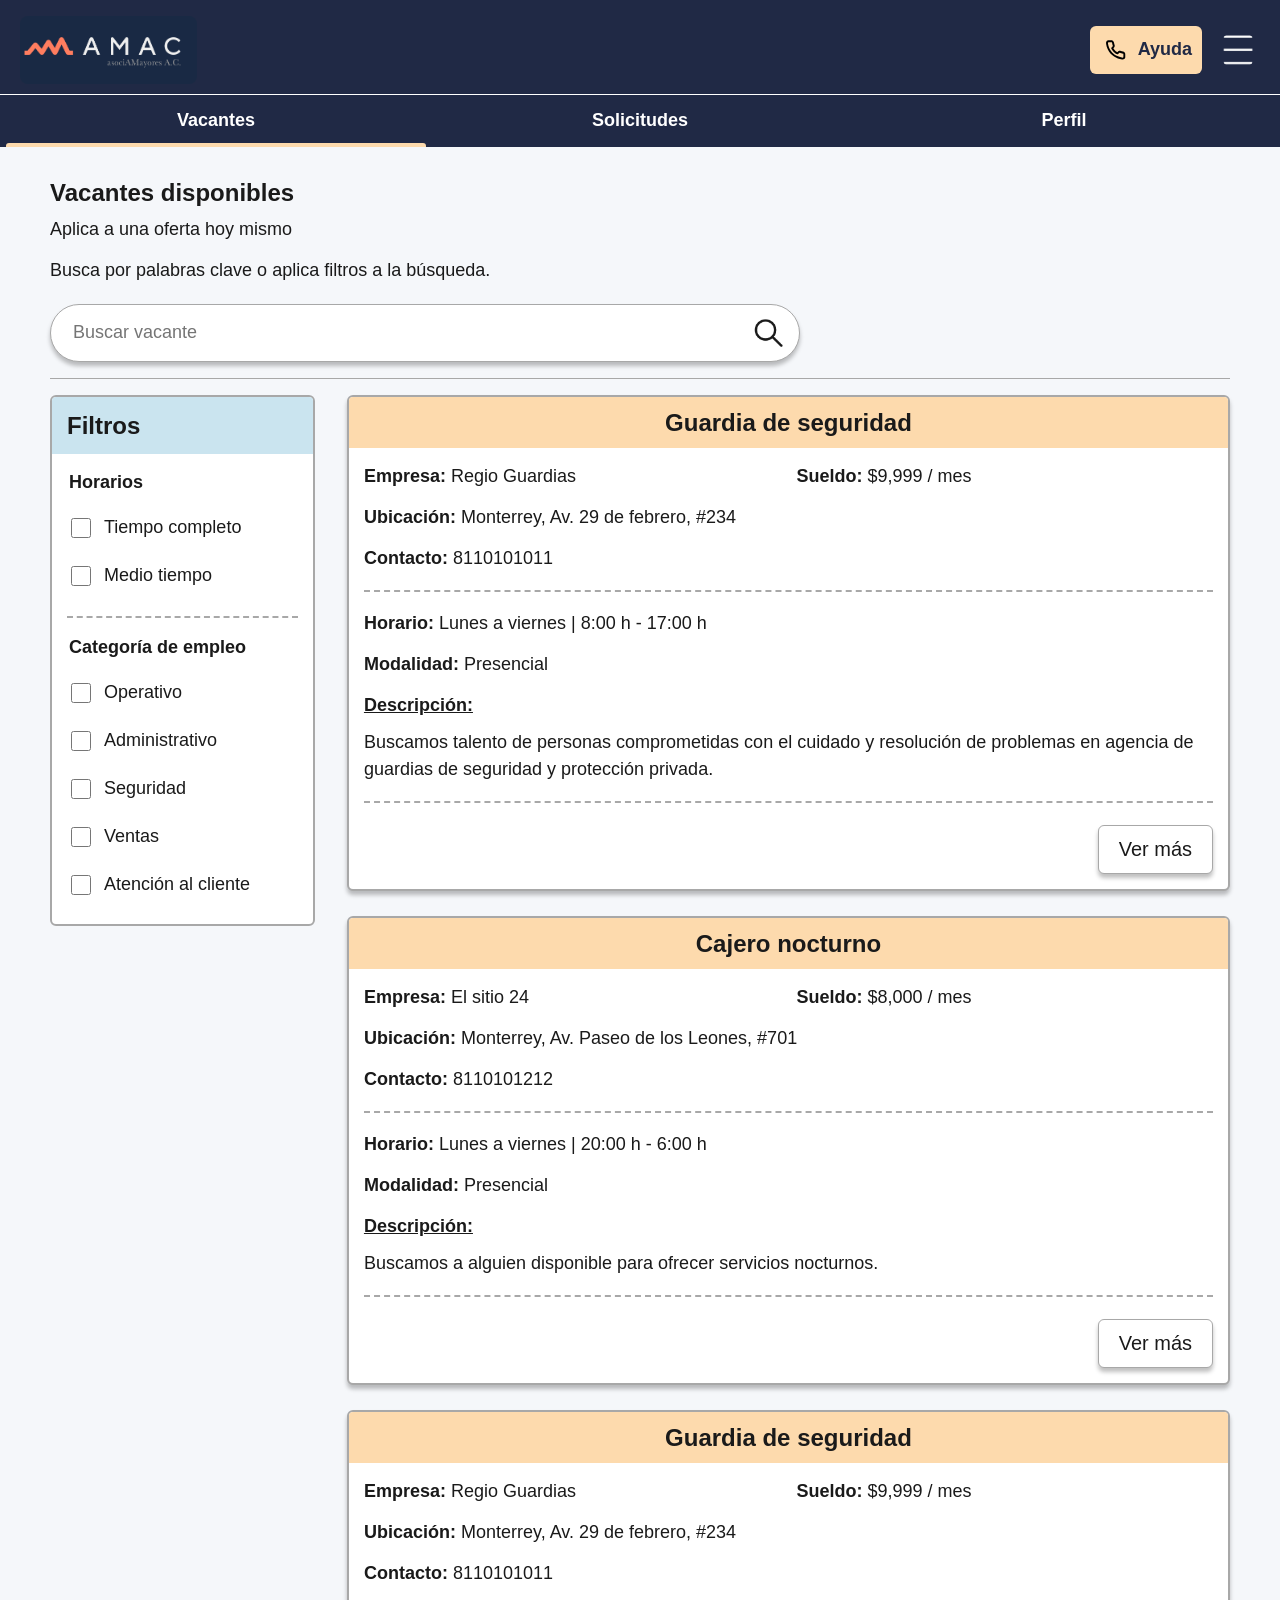
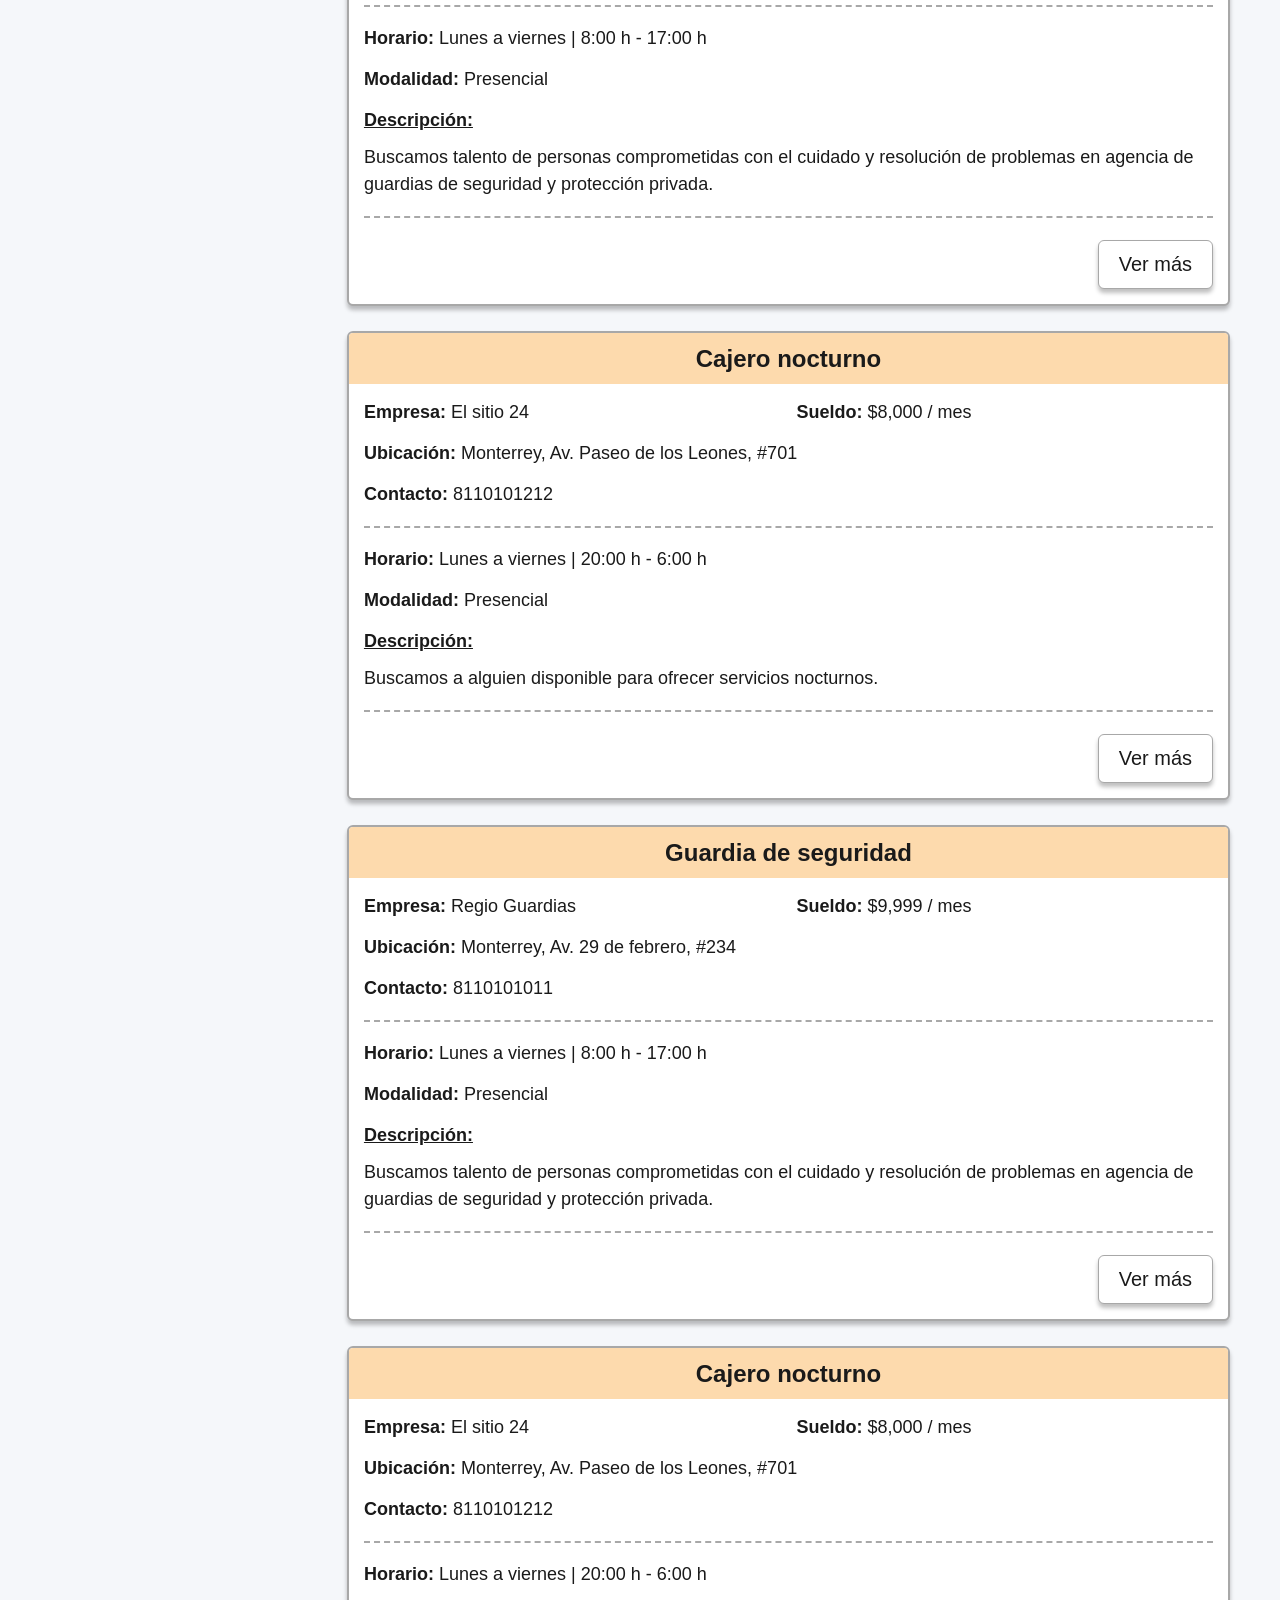
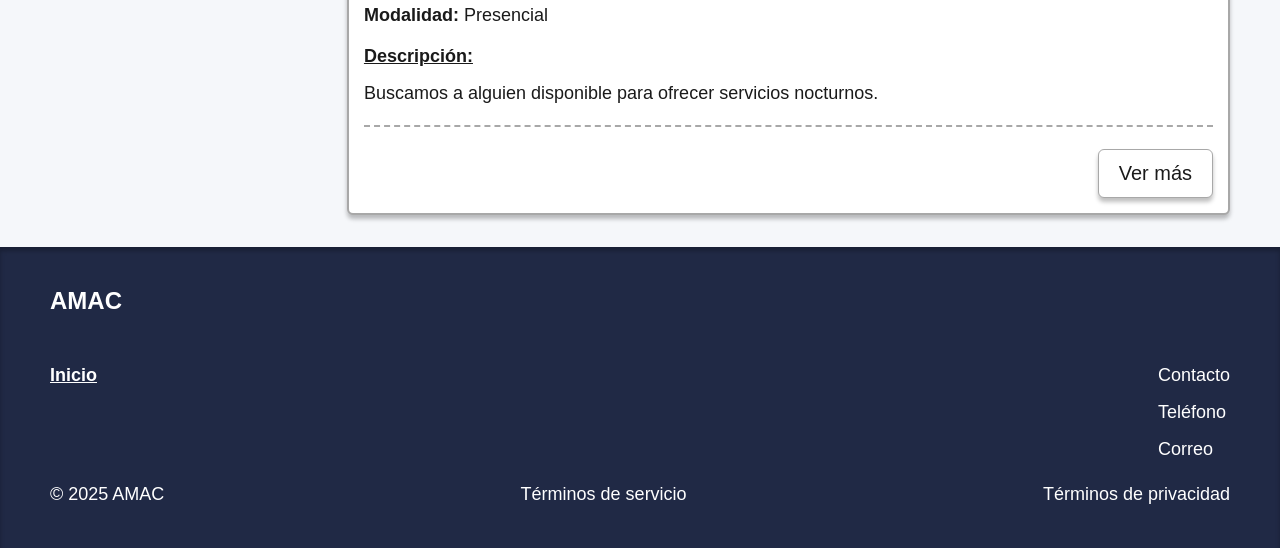
==== commit 894cf33a: "Se actualizó el buscador en index para desplegar un ícono de búsqueda" ====
--- a/index.html
+++ b/index.html
@@ -48,7 +48,7 @@
       <div class="campo-busqueda">
         <input type="text" placeholder="Buscar vacante" id="busca">
         <button class="boton-buscar" type="submit">
-          <img src="search-icon0.svg" alt="Icono de busqueda">
+          <img src="img/search-icon.png" alt="Icono de busqueda">
         </button>
       </div>
     </form>
--- a/css/componentes.css
+++ b/css/componentes.css
@@ -71,8 +71,8 @@
 }
 
 .boton-buscar img {
-  width: 100%;
-  height: 100%;
+  width: 2rem;
+  height: 2rem;
 }
 
 .panel-filtros {
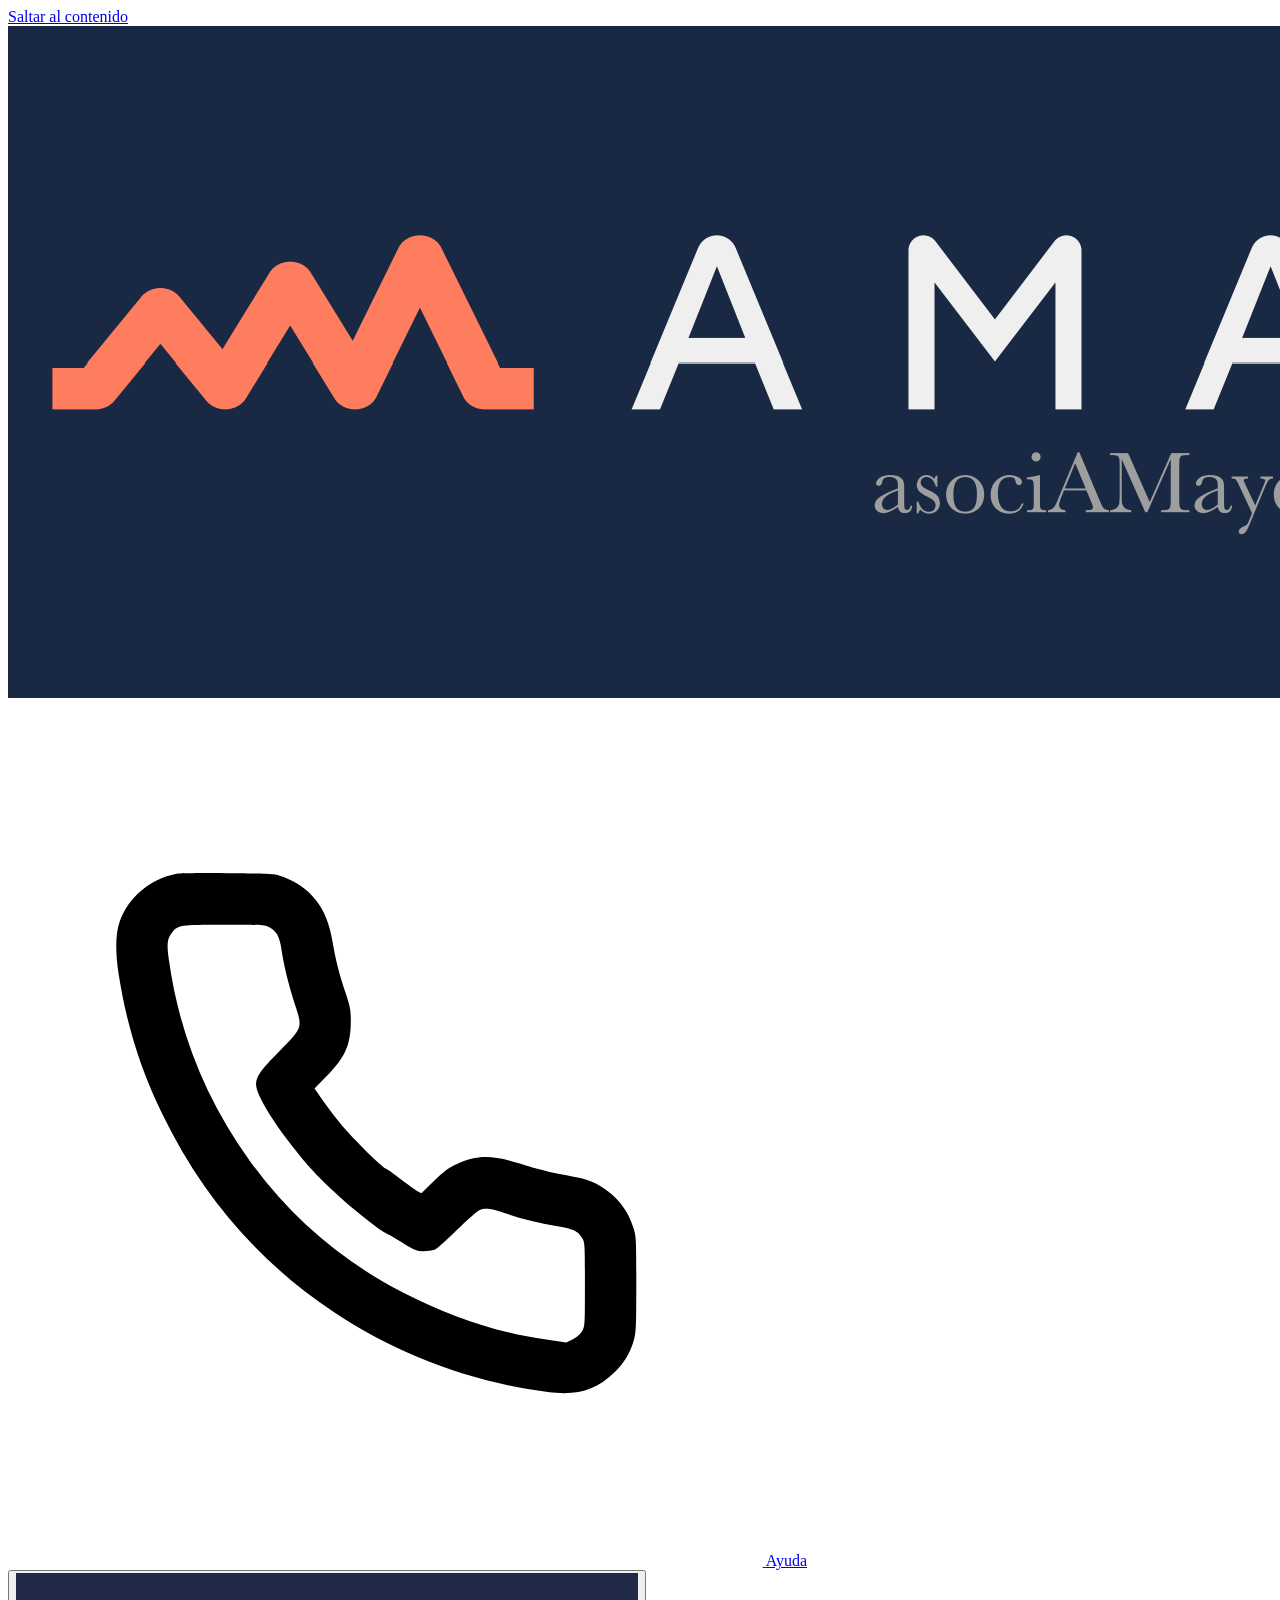
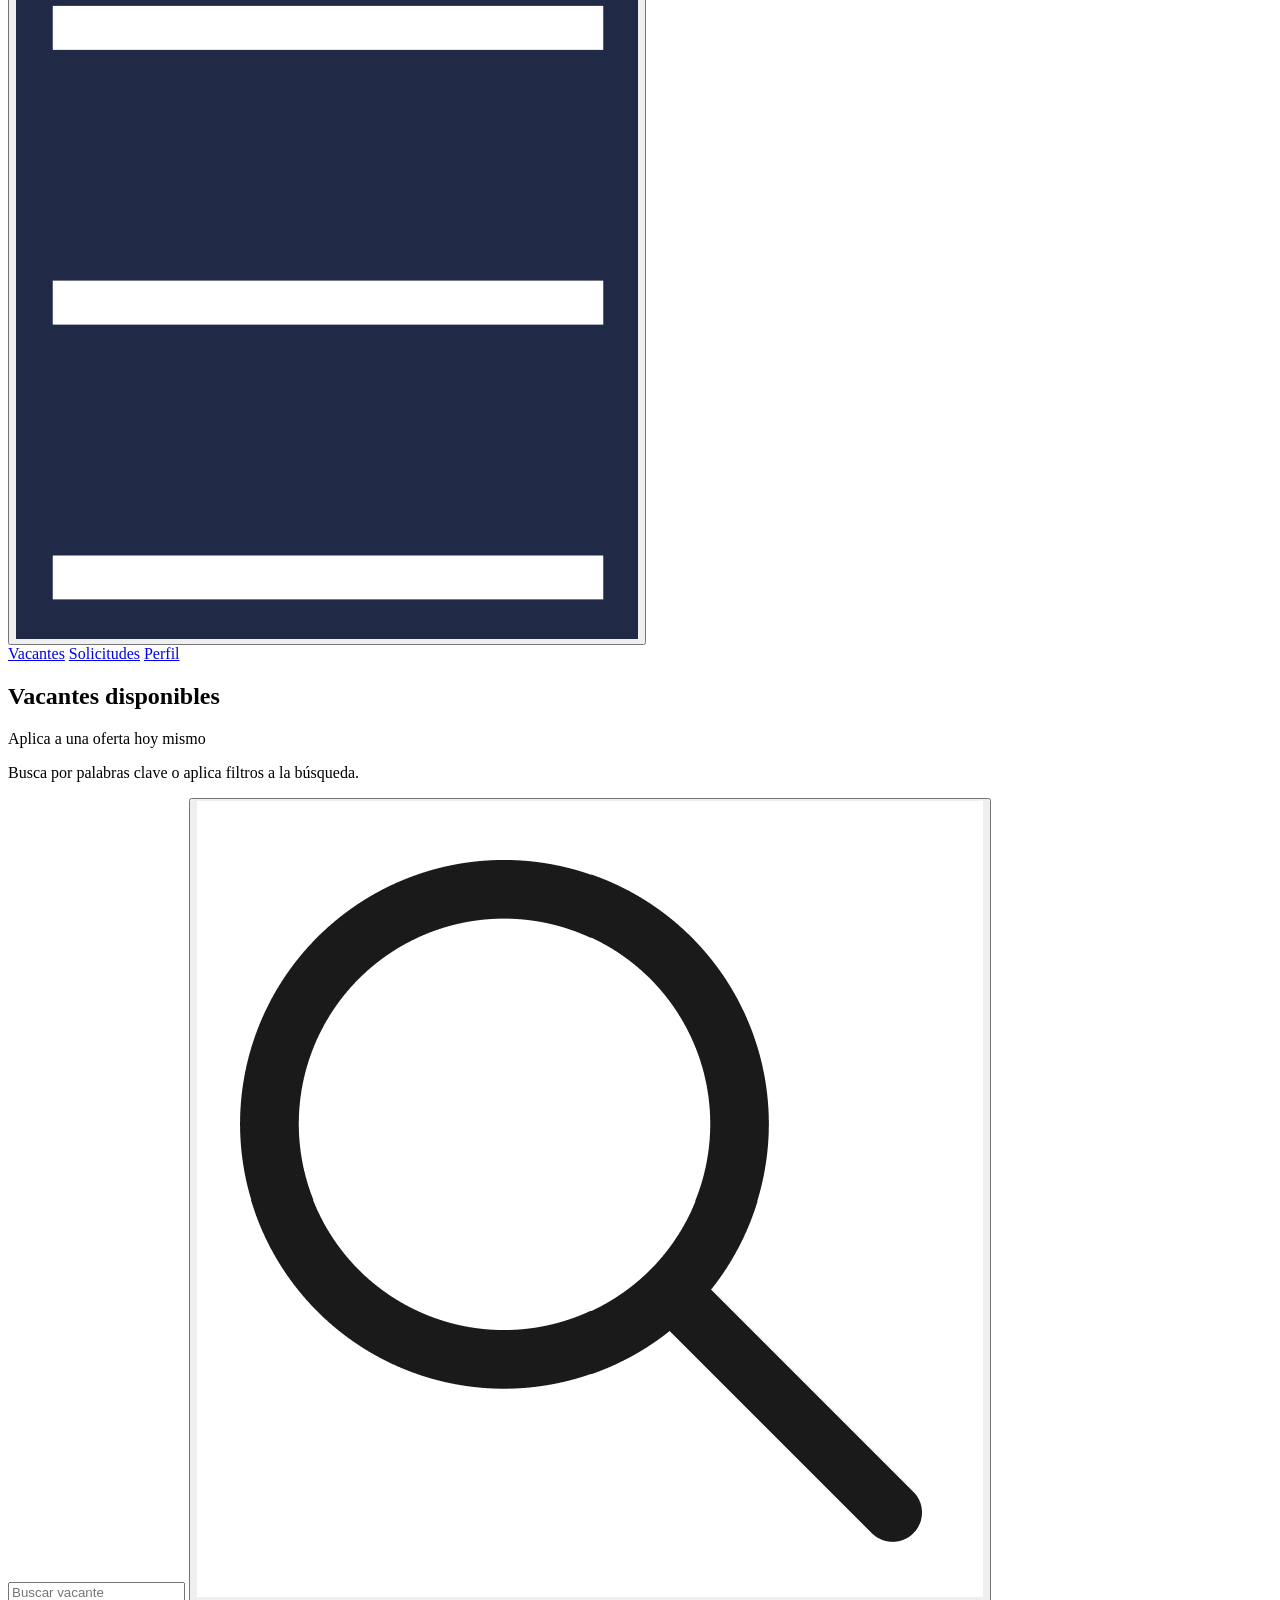
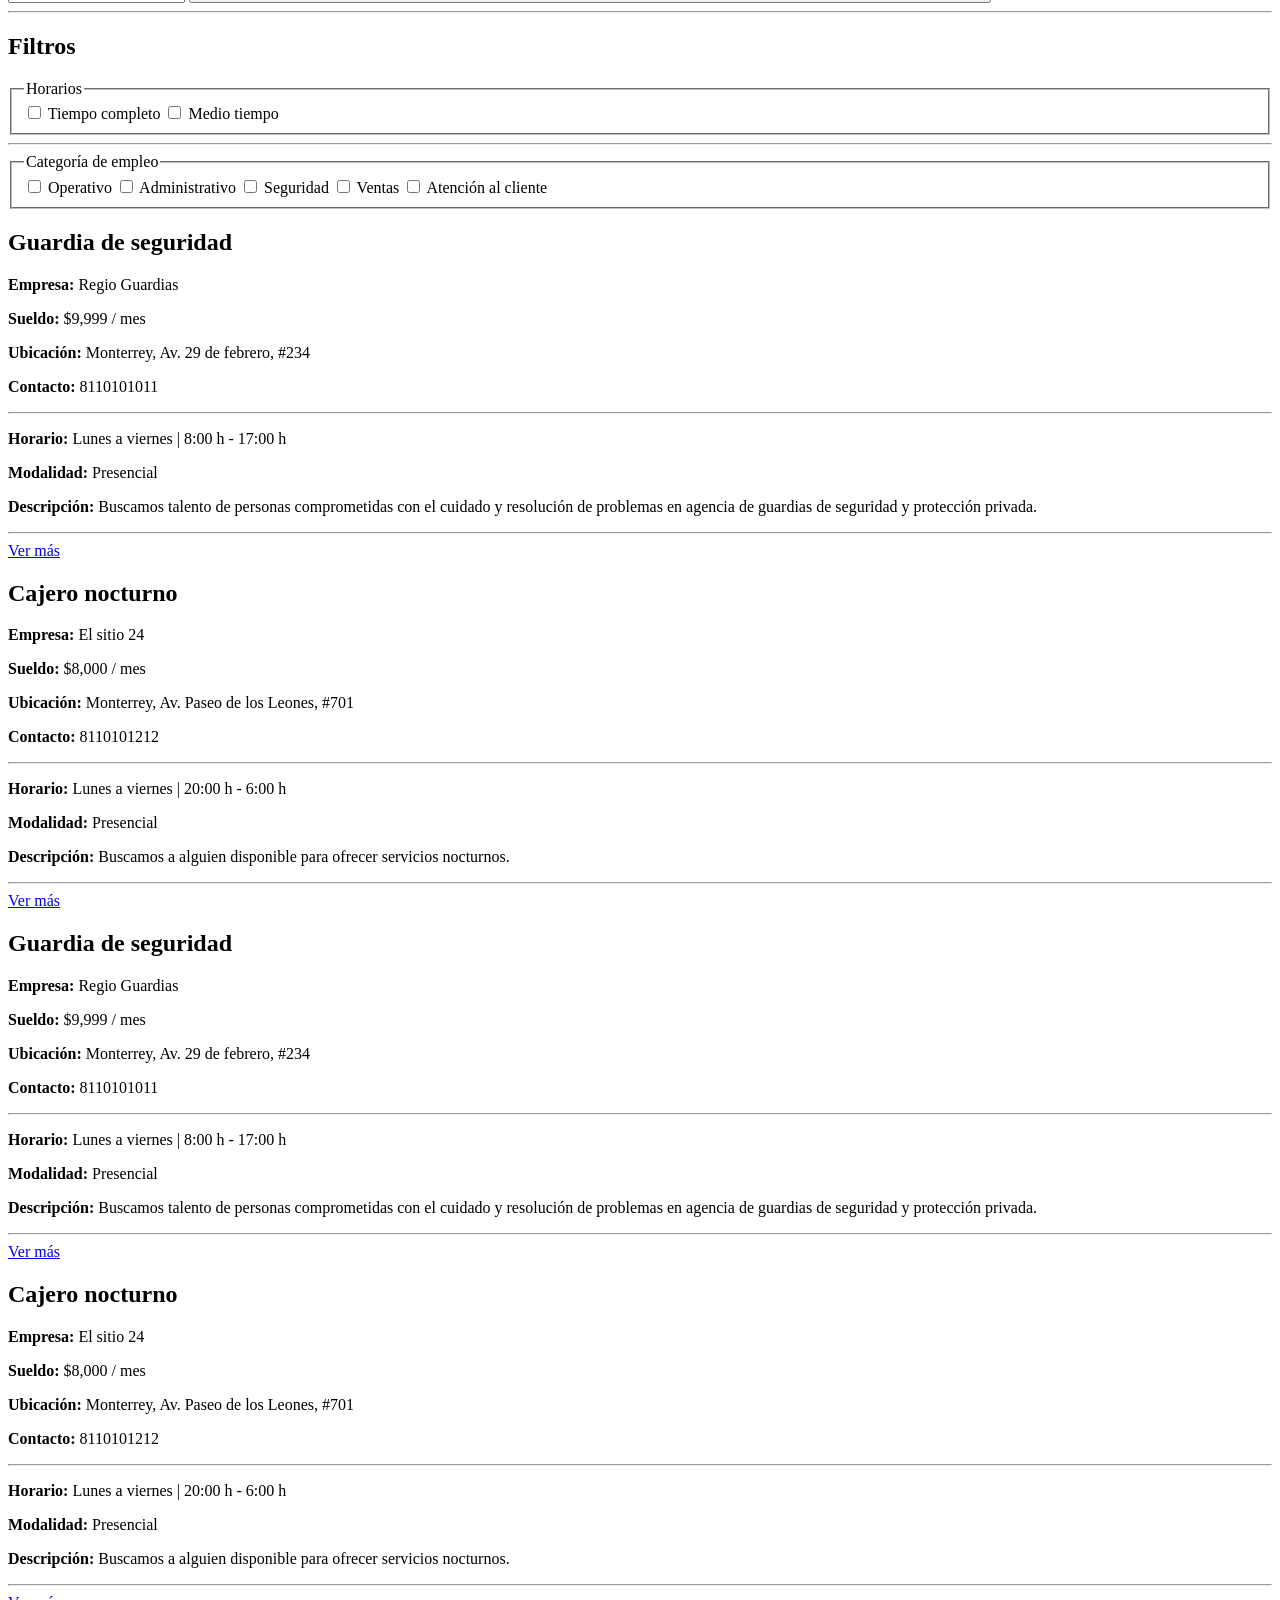
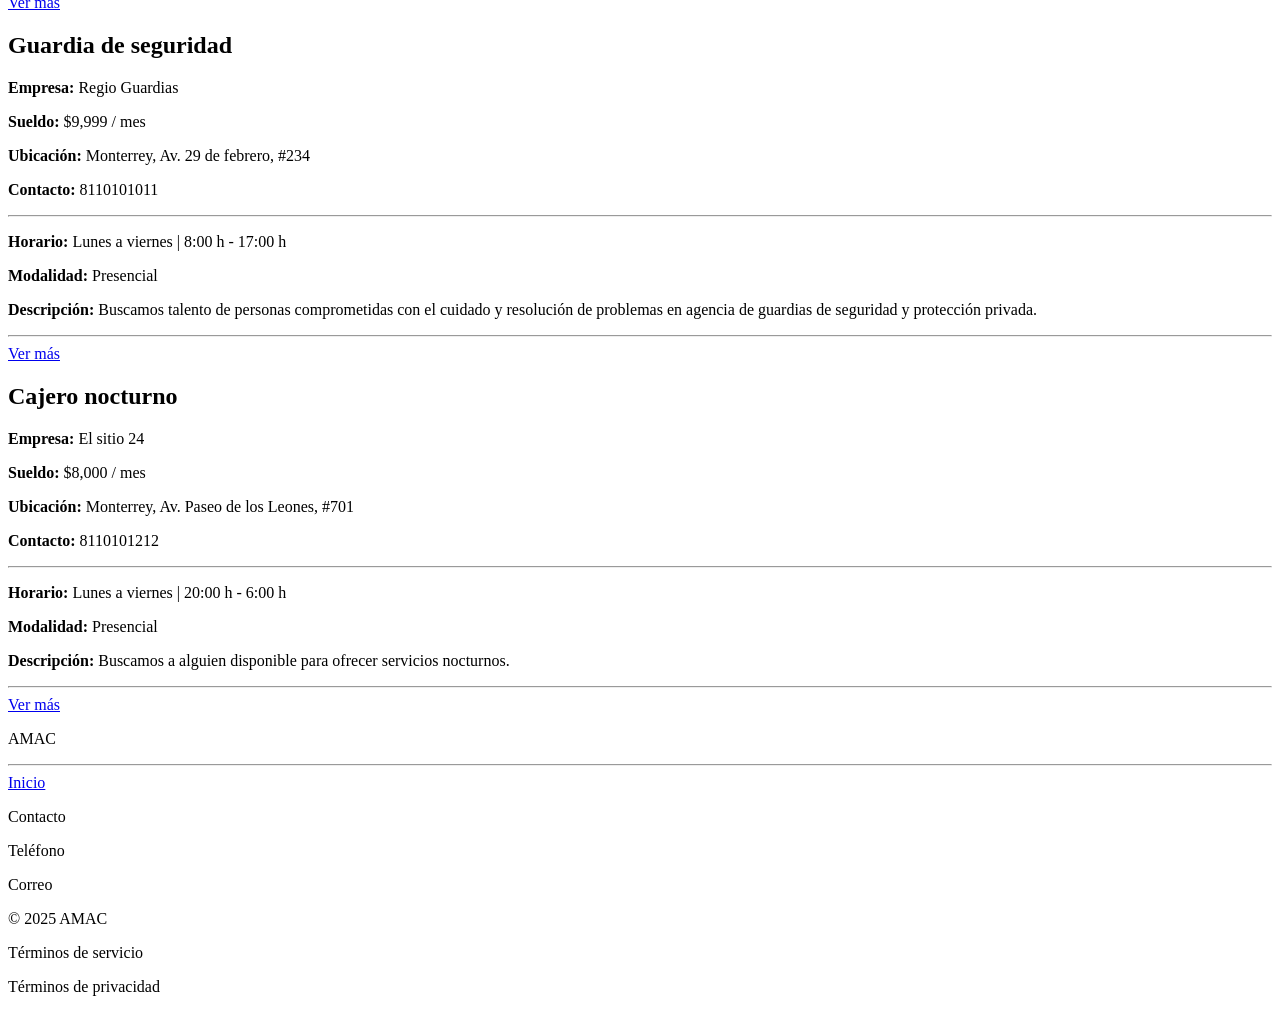
==== commit ff428959: "Se arregló un error visual menor en index" ====
--- a/index.html
+++ b/index.html
@@ -116,7 +116,7 @@
             <p class="dato-vacante descripcion-vacante"><strong>Descripción:</strong> Buscamos talento de personas comprometidas con el cuidado y resolución de problemas en agencia de guardias de seguridad y protección privada.</p>
             <hr>
             <div class="acciones-vacante">
-              <a class="boton-secundario" href="/vacante.html">Ver más</a>
+              <a class="boton boton-secundario" href="/vacante.html">Ver más</a>
             </div>
           </div>
         </article>
@@ -133,7 +133,7 @@
             <p class="dato-vacante descripcion-vacante"><strong>Descripción:</strong> Buscamos a alguien disponible para ofrecer servicios nocturnos.</p>
             <hr>
             <div class="acciones-vacante">
-              <a class="boton-secundario" href="/vacante.html">Ver más</a>
+              <a class="boton boton-secundario" href="/vacante.html">Ver más</a>
             </div>
           </div>
         </article>
@@ -150,7 +150,7 @@
             <p class="dato-vacante descripcion-vacante"><strong>Descripción:</strong> Buscamos talento de personas comprometidas con el cuidado y resolución de problemas en agencia de guardias de seguridad y protección privada.</p>
             <hr>
             <div class="acciones-vacante">
-              <a class="boton-secundario" href="/vacante.html">Ver más</a>
+              <a class="boton boton-secundario" href="/vacante.html">Ver más</a>
             </div>
           </div>
         </article>
@@ -167,7 +167,7 @@
             <p class="dato-vacante descripcion-vacante"><strong>Descripción:</strong> Buscamos a alguien disponible para ofrecer servicios nocturnos.</p>
             <hr>
             <div class="acciones-vacante">
-              <a class="boton-secundario" href="/vacante.html">Ver más</a>
+              <a class="boton boton-secundario" href="/vacante.html">Ver más</a>
             </div>
           </div>
         </article>
@@ -184,7 +184,7 @@
             <p class="dato-vacante descripcion-vacante"><strong>Descripción:</strong> Buscamos talento de personas comprometidas con el cuidado y resolución de problemas en agencia de guardias de seguridad y protección privada.</p>
             <hr>
             <div class="acciones-vacante">
-              <a class="boton-secundario" href="/vacante.html">Ver más</a>
+              <a class="boton boton-secundario" href="/vacante.html">Ver más</a>
             </div>
           </div>
         </article>
@@ -201,7 +201,7 @@
             <p class="dato-vacante descripcion-vacante"><strong>Descripción:</strong> Buscamos a alguien disponible para ofrecer servicios nocturnos.</p>
             <hr>
             <div class="acciones-vacante">
-              <a class="boton-secundario" href="/vacante.html">Ver más</a>
+              <a class="boton boton-secundario" href="/vacante.html">Ver más</a>
             </div>
           </div>
         </article>
